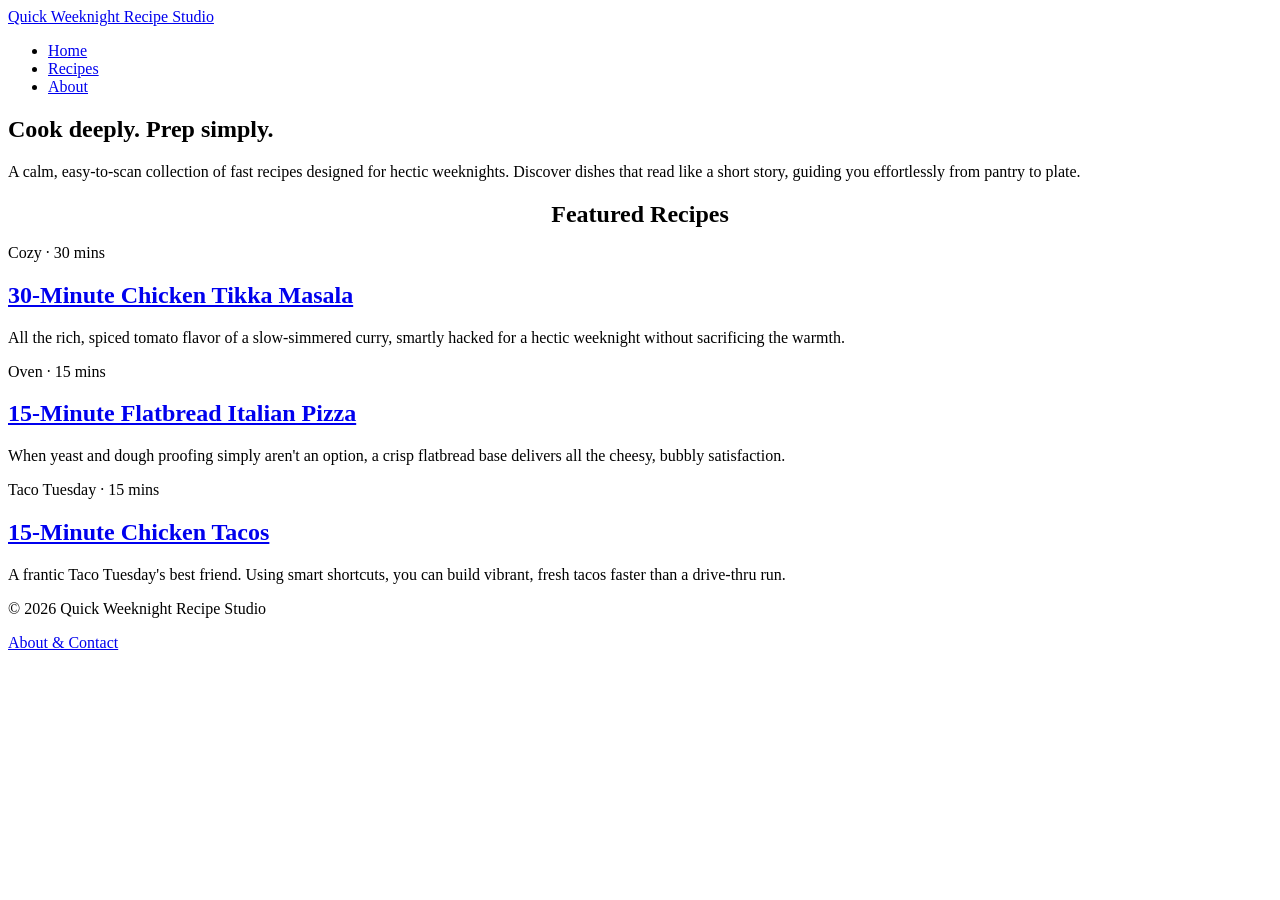
==== index.html @ 5a5667c5 "Add index.html with hero and featured recipes" ====
<!DOCTYPE html>
<html lang="en">
  <head>
    <meta charset="UTF-8" />
    <meta name="viewport" content="width=device-width, initial-scale=1.0" />
    <title>Home · Quick Weeknight Recipe Studio</title>
    <link rel="stylesheet" href="styles.css" />
  </head>
  <body>
    <header class="site-header">
      <nav class="main-nav" aria-label="Primary">
        <a href="index.html" class="logo">Quick Weeknight Recipe Studio</a>
        <ul class="nav-links" id="nav-links">
          <li><a href="index.html" class="active" aria-current="page">Home</a></li>
          <li><a href="recipes.html">Recipes</a></li>
          <li><a href="about.html">About</a></li>
        </ul>
      </nav>
    </header>

    <main class="page-main">
      <section class="hero">
        <h1>Cook deeply. Prep simply.</h1>
        <p>A calm, easy-to-scan collection of fast recipes designed for hectic weeknights. Discover dishes that read like a short story, guiding you effortlessly from pantry to plate.</p>
      </section>

      <section aria-labelledby="featured-heading">
        <h2 id="featured-heading" style="margin-bottom: var(--space-md); text-align: center;">Featured Recipes</h2>
        <div class="recipe-grid">
          <article class="recipe-card">
            <div class="recipe-card-body">
              <p class="chip chip-cozy">Cozy · 30 mins</p>
              <h2><a href="recipe-chicken-tikka-masala.html">30‑Minute Chicken Tikka Masala</a></h2>
              <p>All the rich, spiced tomato flavor of a slow‑simmered curry, smartly hacked for a hectic weeknight without sacrificing the warmth.</p>
            </div>
          </article>
          <article class="recipe-card">
            <div class="recipe-card-body">
              <p class="chip chip-oven">Oven · 15 mins</p>
              <h2><a href="recipe-flatbread-pizza.html">15‑Minute Flatbread Italian Pizza</a></h2>
              <p>When yeast and dough proofing simply aren't an option, a crisp flatbread base delivers all the cheesy, bubbly satisfaction.</p>
            </div>
          </article>
          <article class="recipe-card">
            <div class="recipe-card-body">
              <p class="chip chip-wraps">Taco Tuesday · 15 mins</p>
              <h2><a href="recipe-chicken-tacos.html">15‑Minute Chicken Tacos</a></h2>
              <p>A frantic Taco Tuesday's best friend. Using smart shortcuts, you can build vibrant, fresh tacos faster than a drive‑thru run.</p>
            </div>
          </article>
        </div>
      </section>
    </main>

    <footer class="site-footer">
      <p>&copy; 2026 Quick Weeknight Recipe Studio</p>
      <p><a href="about.html">About & Contact</a></p>
    </footer>
  </body>
</html>
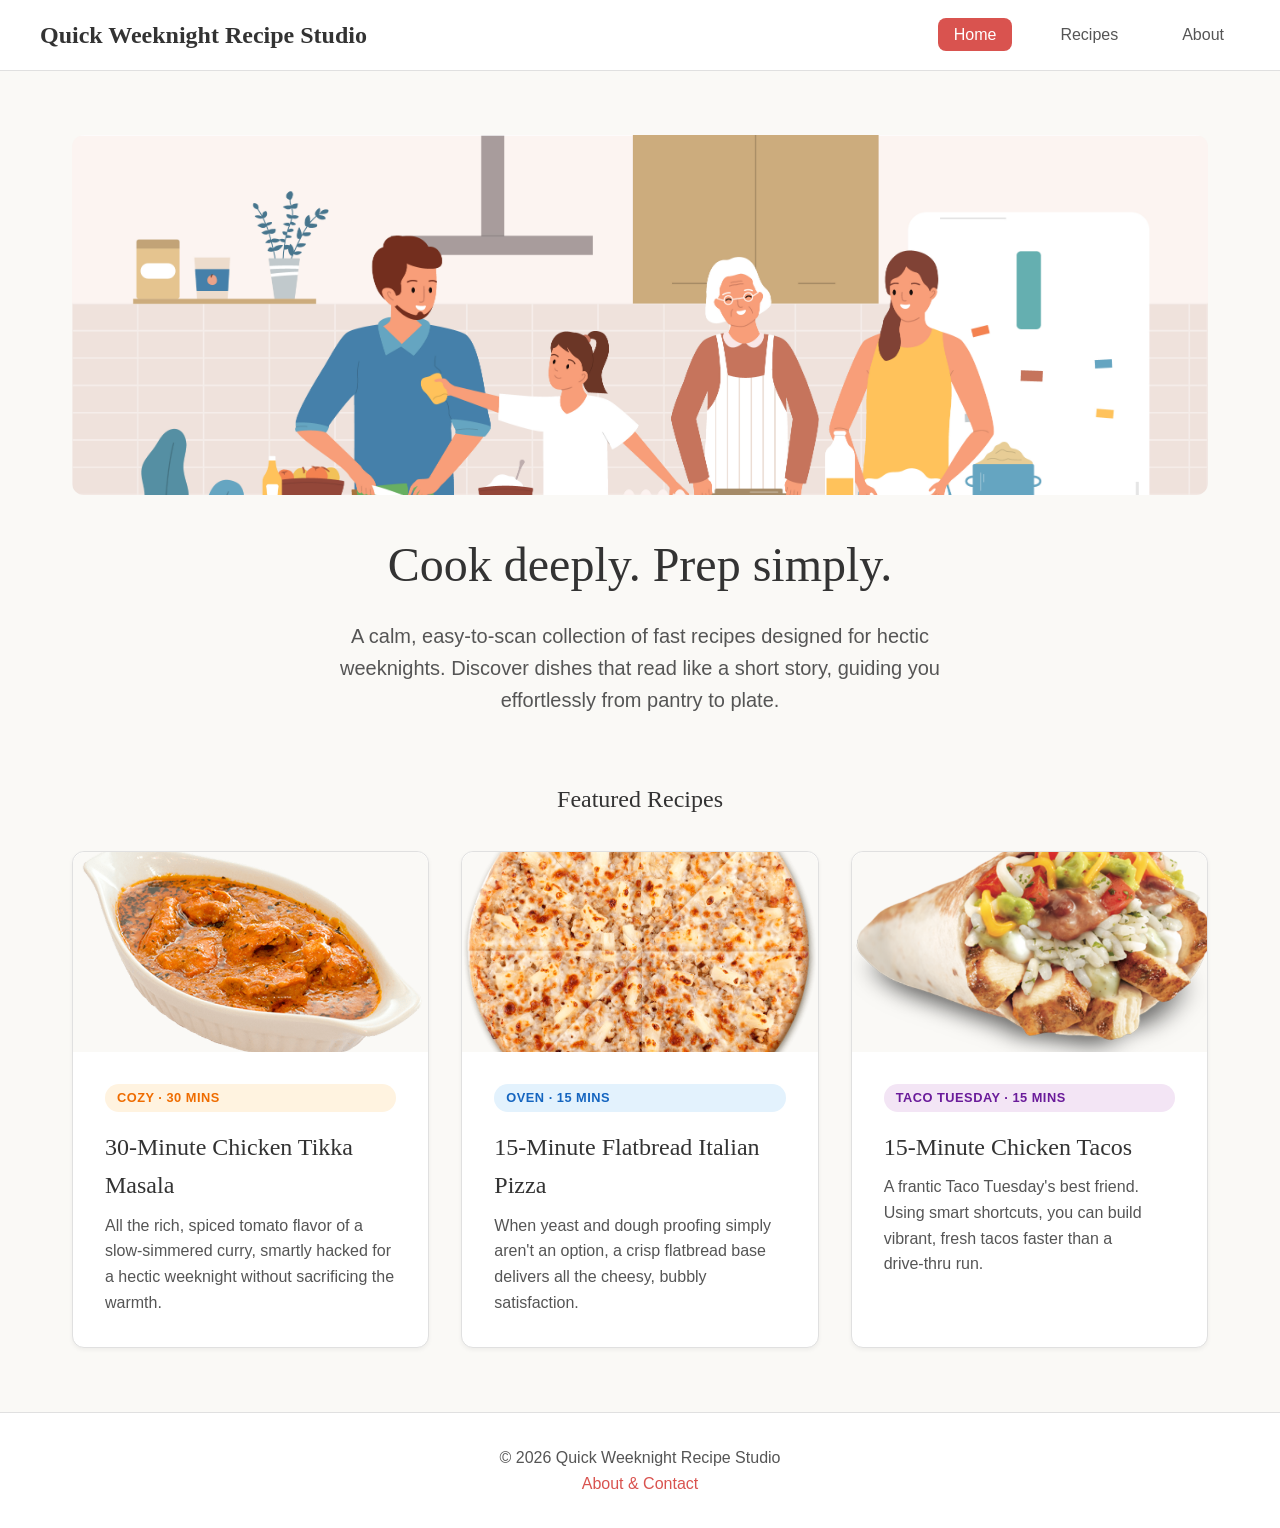
==== commit 12d8eaca: "Add hero image and recipe card images to home page" ====
--- a/index.html
+++ b/index.html
@@ -20,6 +20,9 @@
 
     <main class="page-main">
       <section class="hero">
+        <div class="hero-img-wrap">
+          <img src="images/family_cooking.png" alt="Family cooking together in the kitchen" class="hero-img" />
+        </div>
         <h1>Cook deeply. Prep simply.</h1>
         <p>A calm, easy-to-scan collection of fast recipes designed for hectic weeknights. Discover dishes that read like a short story, guiding you effortlessly from pantry to plate.</p>
       </section>
@@ -28,20 +31,31 @@
         <h2 id="featured-heading" style="margin-bottom: var(--space-md); text-align: center;">Featured Recipes</h2>
         <div class="recipe-grid">
           <article class="recipe-card">
+            <div class="recipe-card-img-wrap">
+              <img src="images/chicken_tikka.png" alt="Plate of chicken tikka masala with rice" class="recipe-card-img" />
+            </div>
             <div class="recipe-card-body">
               <p class="chip chip-cozy">Cozy · 30 mins</p>
               <h2><a href="recipe-chicken-tikka-masala.html">30‑Minute Chicken Tikka Masala</a></h2>
               <p>All the rich, spiced tomato flavor of a slow‑simmered curry, smartly hacked for a hectic weeknight without sacrificing the warmth.</p>
             </div>
           </article>
+          
           <article class="recipe-card">
+            <div class="recipe-card-img-wrap">
+              <img src="images/flatbread_pizza.png" alt="Flatbread Italian pizza with cheese and basil" class="recipe-card-img" />
+            </div>
             <div class="recipe-card-body">
               <p class="chip chip-oven">Oven · 15 mins</p>
               <h2><a href="recipe-flatbread-pizza.html">15‑Minute Flatbread Italian Pizza</a></h2>
               <p>When yeast and dough proofing simply aren't an option, a crisp flatbread base delivers all the cheesy, bubbly satisfaction.</p>
             </div>
           </article>
+
           <article class="recipe-card">
+            <div class="recipe-card-img-wrap">
+              <img src="images/chicken_tacos.png" alt="Fresh chicken tacos with toppings" class="recipe-card-img" />
+            </div>
             <div class="recipe-card-body">
               <p class="chip chip-wraps">Taco Tuesday · 15 mins</p>
               <h2><a href="recipe-chicken-tacos.html">15‑Minute Chicken Tacos</a></h2>
@@ -57,4 +71,4 @@
       <p><a href="about.html">About & Contact</a></p>
     </footer>
   </body>
-</html>
+</html>
--- a/styles.css
+++ b/styles.css
@@ -0,0 +1,571 @@
+/* --- CSS Variables & Design System --- */
+:root {
+  --color-bg: #faf9f6;
+  --color-text: #333333;
+  --color-text-light: #555555;
+  --color-primary: #d9534f;
+  --color-primary-hover: #c9302c;
+  --color-accent: #f0ad4e;
+  --color-surface: #ffffff;
+  --color-border: #e0e0e0;
+  
+  --font-heading: 'Georgia', serif; 
+  --font-body: 'Helvetica Neue', Helvetica, Arial, sans-serif;
+  
+  --space-xs: 0.5rem;
+  --space-sm: 1rem;
+  --space-md: 2rem;
+  --space-lg: 4rem;
+  
+  --radius-md: 8px;
+  --radius-lg: 12px;
+  
+  --shadow-sm: 0 2px 4px rgba(0,0,0,0.05);
+  --shadow-md: 0 6px 12px rgba(0,0,0,0.1);
+}
+
+/* --- Reset & Base Styles --- */
+* {
+  box-sizing: border-box;
+  margin: 0;
+  padding: 0;
+}
+
+body {
+  font-family: var(--font-body);
+  background-color: var(--color-bg);
+  color: var(--color-text);
+  line-height: 1.6;
+  display: flex;
+  flex-direction: column;
+  min-height: 100vh;
+}
+
+h1, h2, h3 {
+  font-family: var(--font-heading);
+  font-weight: normal;
+  color: var(--color-text);
+  margin-bottom: var(--space-sm);
+}
+
+a {
+  color: var(--color-primary);
+  text-decoration: none;
+  transition: color 0.25s ease, background-color 0.25s ease; 
+}
+
+a:hover {
+  color: var(--color-primary-hover);
+}
+
+/* Accessibility: Visible Focus State */
+a:focus-visible, button:focus-visible {
+  outline: 3px solid var(--color-accent);
+  outline-offset: 2px;
+  border-radius: 4px;
+}
+
+/* --- Layout: Header & Navigation --- */
+.site-header {
+  background-color: var(--color-surface);
+  border-bottom: 1px solid var(--color-border);
+  padding: var(--space-sm) var(--space-md);
+  position: sticky;
+  top: 0;
+  z-index: 100;
+}
+
+.main-nav {
+  display: flex;
+  justify-content: space-between;
+  align-items: center;
+  max-width: 1200px;
+  margin: 0 auto;
+}
+
+.logo {
+  font-family: var(--font-heading);
+  font-size: 1.5rem;
+  color: var(--color-text);
+  font-weight: bold;
+}
+
+.nav-links {
+  list-style: none;
+  display: flex;
+  gap: var(--space-md);
+}
+
+.nav-links a {
+  color: var(--color-text-light);
+  font-weight: 500;
+  padding: var(--space-xs) var(--space-sm);
+  border-radius: var(--radius-md);
+}
+
+.nav-links a:hover,
+.nav-links a.active {
+  background-color: var(--color-primary);
+  color: var(--color-surface);
+}
+
+.nav-toggle {
+  display: none; 
+}
+
+/* --- Layout: Main Content --- */
+.page-main {
+  flex: 1;
+  max-width: 1200px;
+  margin: 0 auto;
+  padding: var(--space-lg) var(--space-md);
+  width: 100%;
+}
+
+/* --- Hero Section (Home) --- */
+.hero {
+  text-align: center;
+  margin-bottom: var(--space-lg);
+  animation: fadeIn 0.8s ease-out;
+}
+
+.hero-img-wrap {
+  width: 100%;
+  max-height: 360px;
+  overflow: hidden;
+  background-color: var(--color-bg);
+  border-radius: var(--radius-lg);
+  margin-bottom: var(--space-md);
+}
+
+.hero-img-wrap img {
+  width: 100%;
+  height: 100%;
+  object-fit: cover;
+  object-position: center;
+  display: block;
+}
+
+.hero h1 {
+  font-size: 3rem;
+  margin-bottom: var(--space-sm);
+}
+
+.hero p {
+  font-size: 1.25rem;
+  color: var(--color-text-light);
+  max-width: 600px;
+  margin: 0 auto;
+}
+
+/* --- Recipe Grid (Home & Recipes List) --- */
+.recipe-grid {
+  display: grid;
+  grid-template-columns: repeat(auto-fill, minmax(300px, 1fr));
+  gap: var(--space-md);
+}
+
+/* --- Recipe Card Component --- */
+.recipe-card {
+  background-color: var(--color-surface);
+  border: 1px solid var(--color-border);
+  border-radius: var(--radius-lg);
+  padding: 0;
+  box-shadow: var(--shadow-sm);
+  transition: transform 0.3s ease, box-shadow 0.3s ease;
+  display: flex;
+  flex-direction: column;
+  overflow: hidden;
+}
+
+.recipe-card-img-wrap {
+  width: 100%;
+  height: 200px;
+  flex-shrink: 0;
+  overflow: hidden;
+  background-color: var(--color-bg);
+  border-radius: var(--radius-lg) var(--radius-lg) 0 0;
+}
+
+.recipe-card-img-wrap img {
+  width: 100%;
+  height: 100%;
+  object-fit: cover;
+  object-position: center;
+  display: block;
+}
+
+.recipe-card .recipe-card-body {
+  padding: var(--space-md);
+  display: flex;
+  flex-direction: column;
+  flex-grow: 1;
+}
+
+.recipe-card-img {
+  width: 100%;
+  height: 100%;
+  object-fit: cover;
+  object-position: center;
+  display: block;
+}
+
+.recipe-card:hover {
+  transform: translateY(-4px);
+  box-shadow: var(--shadow-md);
+}
+
+.recipe-card-body .chip {
+  margin-bottom: var(--space-sm);
+}
+
+.recipe-card h2 {
+  font-size: 1.5rem;
+  margin-bottom: var(--space-xs);
+}
+
+.recipe-card h2 a {
+  color: var(--color-text);
+}
+
+.recipe-card h2 a:hover {
+  color: var(--color-primary);
+}
+
+.recipe-card-body > p:last-child {
+  color: var(--color-text-light);
+  flex-grow: 1;
+  margin-bottom: 0;
+}
+
+/* --- Chips/Tags --- */
+.chip {
+  display: inline-block;
+  font-size: 0.8rem;
+  padding: 0.25rem 0.75rem;
+  border-radius: 50px;
+  background-color: #eee;
+  color: #333;
+  margin-bottom: var(--space-sm);
+  font-weight: bold;
+  text-transform: uppercase;
+  letter-spacing: 0.5px;
+}
+.chip-hot { background-color: #ffebee; color: #c62828; }
+.chip-cozy { background-color: #fff3e0; color: #ef6c00; }
+.chip-grill { background-color: #e8f5e9; color: #2e7d32; }
+.chip-oven { background-color: #e3f2fd; color: #1565c0; }
+.chip-wraps { background-color: #f3e5f5; color: #6a1b9a; }
+.chip-fresh { background-color: #e0f2f1; color: #00695c; }
+
+/* --- Story Pack: Recipe Detail Layout --- */
+.recipe-layout {
+  display: grid;
+  grid-template-columns: 2fr 1fr;
+  gap: var(--space-lg);
+  align-items: start;
+}
+
+.recipe-article {
+  background-color: var(--color-surface);
+  padding: var(--space-lg);
+  border-radius: var(--radius-lg);
+  box-shadow: var(--shadow-sm);
+  animation: slideIn 0.6s ease-out; 
+}
+
+.recipe-hero-img-wrap {
+  width: 100%;
+  height: 260px;
+  overflow: hidden;
+  background-color: var(--color-bg);
+  border-radius: var(--radius-md);
+  margin-bottom: var(--space-md);
+}
+
+.recipe-hero-img-wrap img {
+  width: 100%;
+  height: 100%;
+  object-fit: cover;
+  object-position: center;
+  display: block;
+}
+
+.recipe-hero-img {
+  width: 100%;
+  height: 100%;
+  object-fit: cover;
+  object-position: center;
+  display: block;
+}
+
+.recipe-hero h1 {
+  font-size: 2.5rem;
+}
+
+.recipe-intro {
+  font-size: 1.2rem;
+  font-style: italic;
+  color: var(--color-text-light);
+  margin-bottom: var(--space-md);
+}
+
+/* In-Page Navigation for Story Pack */
+.recipe-nav {
+  display: flex;
+  gap: var(--space-sm);
+  margin-bottom: var(--space-md);
+  padding-bottom: var(--space-sm);
+  border-bottom: 2px solid var(--color-bg);
+}
+
+.recipe-nav a {
+  font-weight: bold;
+  color: var(--color-text-light);
+}
+
+.recipe-nav a:hover {
+  color: var(--color-primary);
+}
+
+/* Story Pack Narrative Sections */
+.recipe-section {
+  margin-bottom: var(--space-lg);
+  padding-left: var(--space-sm);
+  border-left: 4px solid transparent;
+  transition: all 0.5s ease;
+}
+
+/* Story Pack :target behavior */
+.recipe-section:target {
+  border-left-color: var(--color-primary);
+  background-color: #fffaf9;
+  padding: var(--space-sm);
+  border-radius: 0 var(--radius-md) var(--radius-md) 0;
+}
+
+.recipe-section h2 {
+  color: var(--color-primary);
+  border-bottom: 1px solid var(--color-border);
+  padding-bottom: var(--space-xs);
+}
+
+.recipe-section ul, .recipe-section ol {
+  padding-left: var(--space-md);
+  margin-bottom: var(--space-sm);
+}
+
+.recipe-section li {
+  margin-bottom: var(--space-xs);
+}
+
+.recipe-aside .aside-card {
+  background-color: var(--color-surface);
+  padding: var(--space-md);
+  border-radius: var(--radius-md);
+  box-shadow: var(--shadow-sm);
+  margin-bottom: var(--space-md);
+}
+
+.recipe-back-link {
+  margin-top: var(--space-lg);
+  font-weight: bold;
+}
+
+/* --- About/Contact Page --- */
+.about-container {
+  max-width: 800px;
+  margin: 0 auto;
+  background-color: var(--color-surface);
+  padding: var(--space-lg);
+  border-radius: var(--radius-lg);
+  box-shadow: var(--shadow-sm);
+  animation: fadeIn 0.8s ease-out;
+}
+
+.contact-info {
+  margin-top: var(--space-md);
+  padding: var(--space-md);
+  background-color: var(--color-bg);
+  border-radius: var(--radius-md);
+}
+
+/* --- Team Introduction Page --- */
+.team-intro-container .team-intro-meta {
+  font-size: 0.9rem;
+  color: var(--color-text-light);
+  margin-bottom: var(--space-xs);
+}
+
+.team-solo-note {
+  font-style: italic;
+  color: var(--color-text-light);
+  margin-bottom: var(--space-sm);
+  font-size: 0.95rem;
+}
+
+.team-intro-tagline {
+  font-size: 1.1rem;
+  font-style: italic;
+  color: var(--color-text-light);
+  margin-bottom: var(--space-sm);
+}
+
+.team-folder {
+  margin-bottom: var(--space-lg);
+}
+
+.team-folder code {
+  background-color: var(--color-bg);
+  padding: 0.2rem 0.5rem;
+  border-radius: var(--radius-md);
+  font-size: 0.9rem;
+}
+
+.team-section {
+  margin-bottom: var(--space-lg);
+}
+
+.team-section h2 {
+  color: var(--color-primary);
+  border-bottom: 1px solid var(--color-border);
+  padding-bottom: var(--space-xs);
+  margin-bottom: var(--space-md);
+}
+
+.team-leader-card,
+.team-member-card {
+  background-color: var(--color-bg);
+  padding: var(--space-md);
+  border-radius: var(--radius-md);
+  margin-bottom: var(--space-md);
+  border: 1px solid var(--color-border);
+}
+
+.team-leader-card h3,
+.team-member-card h3 {
+  font-size: 1.25rem;
+  margin-bottom: var(--space-xs);
+}
+
+.team-role {
+  color: var(--color-text-light);
+  font-size: 0.95rem;
+  margin-bottom: var(--space-sm);
+}
+
+.team-duties h4 {
+  font-size: 1rem;
+  margin-top: var(--space-sm);
+  margin-bottom: var(--space-xs);
+  color: var(--color-text);
+}
+
+.team-duties ul {
+  padding-left: var(--space-md);
+  margin-bottom: var(--space-xs);
+}
+
+.team-duties li {
+  margin-bottom: 0.25rem;
+}
+
+.team-member-card h4 {
+  font-size: 1rem;
+  margin-bottom: var(--space-xs);
+}
+
+.team-member-card ul {
+  padding-left: var(--space-md);
+  margin-bottom: var(--space-sm);
+}
+
+.team-estimate {
+  font-size: 0.9rem;
+  color: var(--color-text-light);
+}
+
+.team-table-wrap {
+  overflow-x: auto;
+  margin-top: var(--space-sm);
+}
+
+.team-time-table {
+  width: 100%;
+  border-collapse: collapse;
+  font-size: 0.9rem;
+}
+
+.team-time-table th,
+.team-time-table td {
+  border: 1px solid var(--color-border);
+  padding: var(--space-sm);
+  text-align: left;
+}
+
+.team-time-table th {
+  background-color: var(--color-bg);
+  font-weight: 600;
+  color: var(--color-text);
+}
+
+.team-time-table tbody tr:nth-child(even) {
+  background-color: var(--color-bg);
+}
+
+.team-links {
+  margin-top: var(--space-md);
+  font-size: 0.95rem;
+}
+
+.team-links a {
+  margin-right: 0.25rem;
+}
+
+/* --- Footer --- */
+.site-footer {
+  background-color: var(--color-surface);
+  border-top: 1px solid var(--color-border);
+  text-align: center;
+  padding: var(--space-md);
+  color: var(--color-text-light);
+  margin-top: auto;
+}
+
+/* --- Keyframe Animations --- */
+@keyframes fadeIn {
+  from { opacity: 0; }
+  to { opacity: 1; }
+}
+
+@keyframes slideIn {
+  from { opacity: 0; transform: translateY(20px); }
+  to { opacity: 1; transform: translateY(0); }
+}
+
+/* --- Responsive & Accessibility Queries --- */
+@media (max-width: 768px) {
+  .recipe-layout {
+    grid-template-columns: 1fr;
+  }
+  
+  .nav-links {
+    flex-direction: column;
+    gap: var(--space-xs);
+    display: flex; 
+  }
+
+  .main-nav {
+    flex-direction: column;
+    align-items: flex-start;
+  }
+}
+
+@media (prefers-reduced-motion: reduce) {
+  *, *::before, *::after {
+    animation-duration: 0.01ms !important;
+    animation-iteration-count: 1 !important;
+    transition-duration: 0.01ms !important;
+    scroll-behavior: auto !important;
+  }
+}
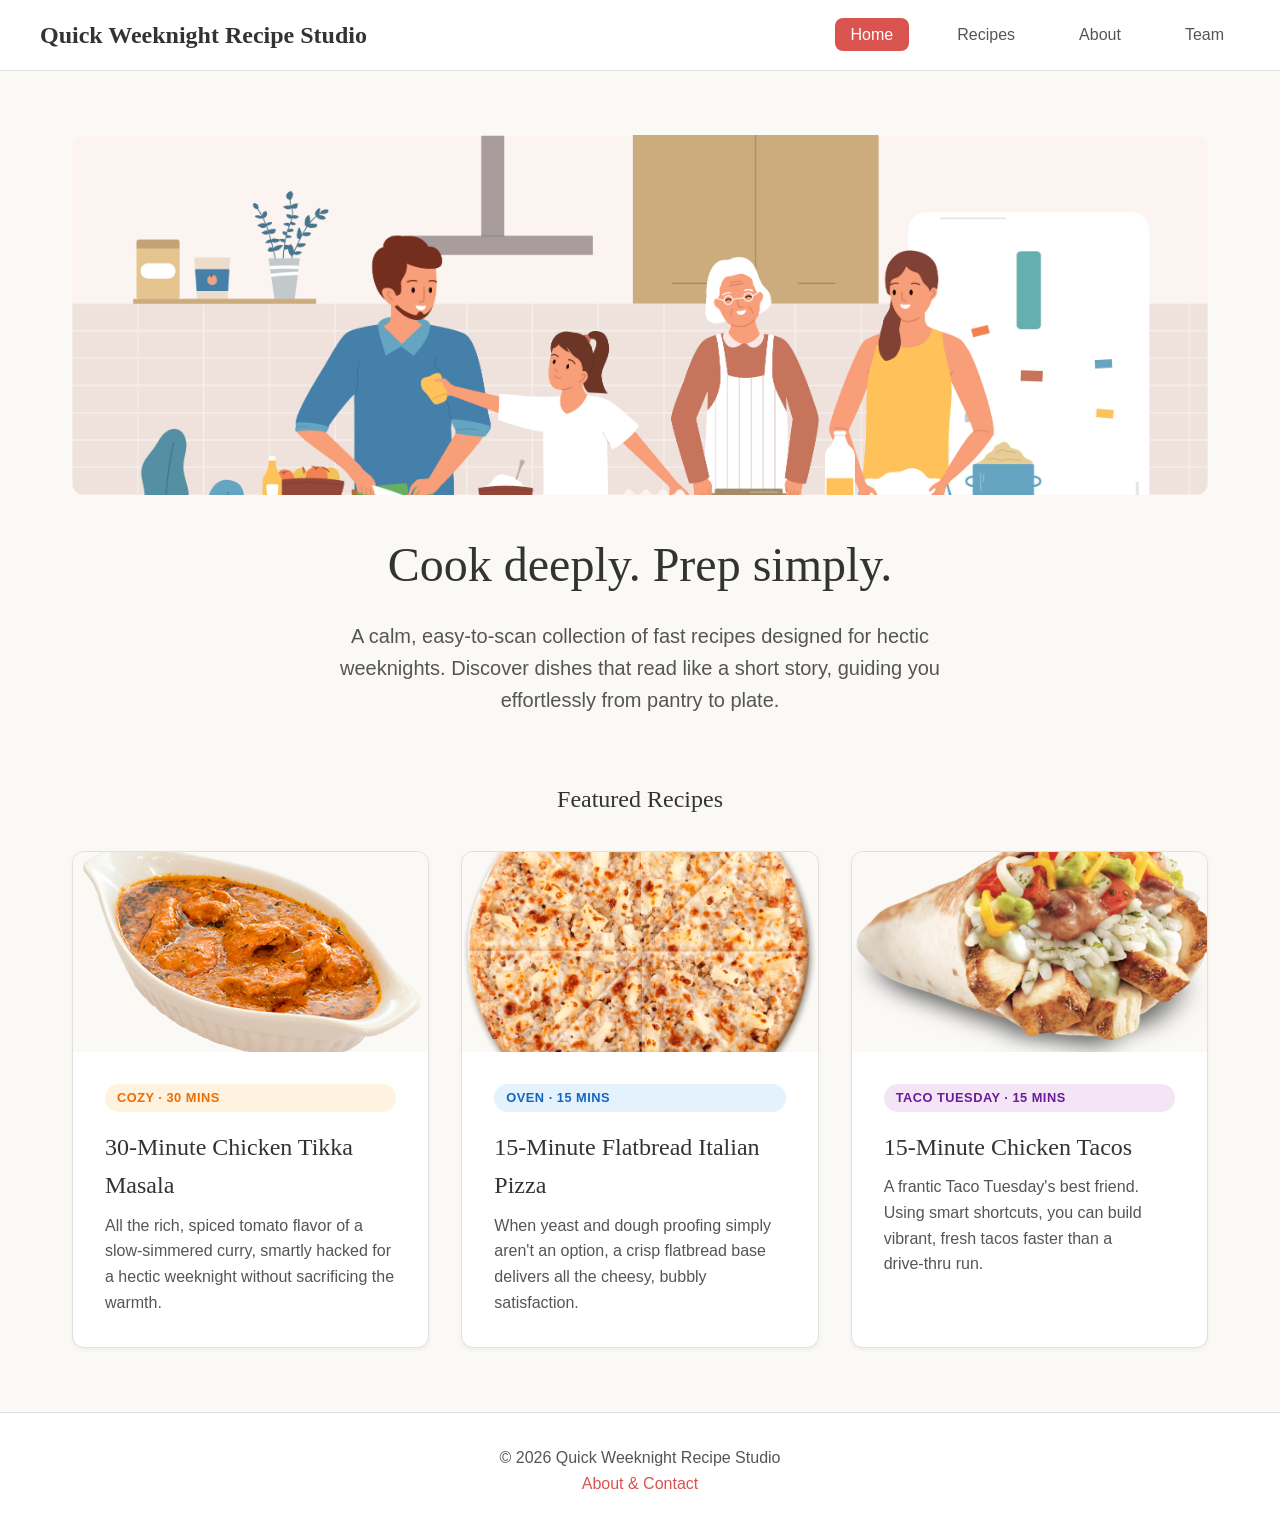
==== commit f537dffb: "Add Team link to main navigation pages" ====
--- a/index.html
+++ b/index.html
@@ -14,6 +14,7 @@
           <li><a href="index.html" class="active" aria-current="page">Home</a></li>
           <li><a href="recipes.html">Recipes</a></li>
           <li><a href="about.html">About</a></li>
+          <li><a href="team-introduction.html">Team</a></li>
         </ul>
       </nav>
     </header>
